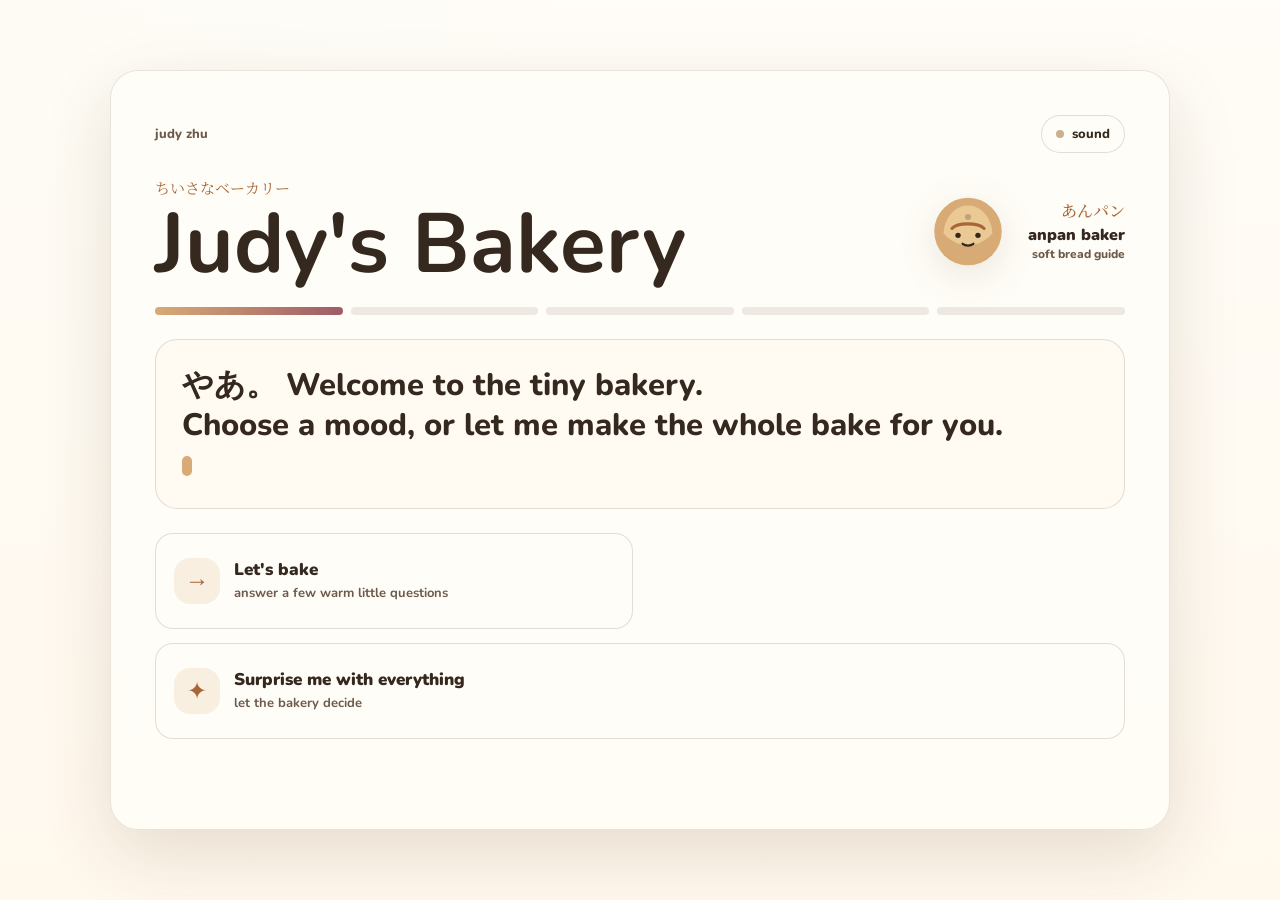
==== bakery.html @ 8919b8e3 "Add bakery recipe picker" ====
<!doctype html>
<html lang="en">
<head>
  <meta charset="utf-8" />
  <meta name="viewport" content="width=device-width, initial-scale=1, viewport-fit=cover" />
  <title>Judy's Bakery | ちいさなベーカリー</title>
  <meta name="description" content="A tiny English and Japanese bakery recipe picker with warm bread ideas." />
  <link rel="preconnect" href="https://fonts.googleapis.com" />
  <link rel="preconnect" href="https://fonts.gstatic.com" crossorigin />
  <link href="https://fonts.googleapis.com/css2?family=Noto+Serif+JP:wght@400;500;600&family=Nunito:wght@500;600;700;800&display=swap" rel="stylesheet" />
  <link rel="stylesheet" href="bakery.css" />
</head>
<body>
  <main class="bakery-shell">
    <section class="bakery-card" aria-labelledby="bakery-title">
      <header class="bakery-top">
        <a class="home-link" href="./index.html">judy zhu</a>
        <button id="sound-btn" class="sound-btn" type="button" aria-pressed="false">
          <span class="sound-dot"></span>
          sound
        </button>
      </header>

      <div class="bakery-stage">
        <div class="brand-lockup">
          <p class="eyebrow">ちいさなベーカリー</p>
          <h1 id="bakery-title">Judy's Bakery</h1>
        </div>

        <aside class="speaker" aria-live="polite">
          <div id="speaker-portrait" class="speaker-portrait" aria-hidden="true"></div>
          <div>
            <p id="speaker-name" class="speaker-name"></p>
            <p id="speaker-tag" class="speaker-tag"></p>
          </div>
        </aside>
      </div>

      <div class="progress" aria-label="recipe progress">
        <span class="dot active"></span>
        <span class="dot"></span>
        <span class="dot"></span>
        <span class="dot"></span>
        <span class="dot"></span>
      </div>

      <section class="dialog" aria-live="polite">
        <p id="dialog-text"></p>
        <span id="dialog-cursor" class="dialog-cursor"></span>
      </section>

      <section id="choices" class="choices" aria-label="bakery choices"></section>
    </section>
  </main>

  <script src="bakery.js" defer></script>
</body>
</html>
---- bakery.css ----
:root {
  --cream: #fff8ed;
  --milk: #fffdf8;
  --flour: #f3e5cf;
  --toast: #d8aa75;
  --caramel: #a86637;
  --berry: #9e5c67;
  --matcha: #748a61;
  --ink: #35281f;
  --soft-ink: #6d5a49;
  --line: rgba(80, 55, 34, 0.16);
  --shadow: 0 24px 70px rgba(88, 55, 26, 0.14);
  --round: 22px;
  --font-ui: "Nunito", -apple-system, BlinkMacSystemFont, "Segoe UI", sans-serif;
  --font-jp: "Noto Serif JP", serif;
}

* { box-sizing: border-box; }

body {
  margin: 0;
  min-height: 100vh;
  background:
    linear-gradient(180deg, rgba(255, 253, 248, 0.95), rgba(255, 248, 237, 0.92)),
    radial-gradient(circle at top left, rgba(216, 170, 117, 0.28), transparent 36%),
    #fff8ed;
  color: var(--ink);
  font-family: var(--font-ui);
  letter-spacing: 0;
}

button, input { font: inherit; }

.bakery-shell {
  min-height: 100vh;
  padding: 28px;
  display: grid;
  place-items: center;
}

.bakery-card {
  width: min(1060px, 100%);
  min-height: min(760px, calc(100vh - 56px));
  display: grid;
  grid-template-rows: auto auto auto auto 1fr;
  gap: 24px;
  padding: clamp(22px, 4vw, 44px);
  background: rgba(255, 253, 248, 0.88);
  border: 1px solid rgba(80, 55, 34, 0.13);
  border-radius: 28px;
  box-shadow: var(--shadow);
  backdrop-filter: blur(18px);
}

.bakery-top,
.bakery-stage,
.speaker,
.progress,
.choice-btn,
.utility-row,
.recipe-meta {
  display: flex;
  align-items: center;
}

.bakery-top { justify-content: space-between; }

.home-link {
  color: var(--soft-ink);
  text-decoration: none;
  font-weight: 800;
  font-size: 13px;
}

.sound-btn,
.pill-btn,
.choice-btn {
  border: 1px solid var(--line);
  background: var(--milk);
  color: var(--ink);
  cursor: pointer;
}

.sound-btn {
  min-height: 38px;
  padding: 0 14px;
  border-radius: 999px;
  display: inline-flex;
  align-items: center;
  gap: 8px;
  font-size: 13px;
  font-weight: 800;
}

.sound-dot {
  width: 8px;
  height: 8px;
  border-radius: 50%;
  background: #c9b08e;
}

.sound-btn.playing .sound-dot {
  background: var(--matcha);
  box-shadow: 0 0 0 6px rgba(116, 138, 97, 0.18);
}

.bakery-stage {
  justify-content: space-between;
  gap: 28px;
}

.eyebrow {
  margin: 0 0 8px;
  font-family: var(--font-jp);
  font-size: 15px;
  color: var(--caramel);
}

h1 {
  margin: 0;
  font-size: clamp(42px, 8vw, 84px);
  line-height: 0.92;
  letter-spacing: 0;
}

.speaker {
  gap: 14px;
  min-width: 230px;
  justify-content: flex-end;
}

.speaker-portrait {
  width: 92px;
  aspect-ratio: 1;
}

.speaker-portrait svg {
  width: 100%;
  height: 100%;
  display: block;
  filter: drop-shadow(0 10px 18px rgba(80, 55, 34, 0.12));
}

.speaker-name,
.speaker-tag {
  margin: 0;
  text-align: right;
}

.speaker-name {
  font-size: 16px;
  font-weight: 900;
}

.speaker-name .jp {
  display: block;
  margin-bottom: 2px;
  font-family: var(--font-jp);
  font-weight: 500;
  color: var(--caramel);
}

.speaker-tag {
  color: var(--soft-ink);
  font-size: 12px;
  font-weight: 800;
}

.progress {
  gap: 8px;
}

.dot {
  width: 100%;
  height: 8px;
  border-radius: 999px;
  background: rgba(80, 55, 34, 0.1);
}

.dot.done,
.dot.active {
  background: linear-gradient(90deg, var(--toast), var(--berry));
}

.dialog {
  min-height: 122px;
  padding: 26px;
  border-radius: var(--round);
  background: #fffaf2;
  border: 1px solid var(--line);
}

#dialog-text {
  margin: 0;
  white-space: pre-line;
  color: var(--ink);
  font-size: clamp(20px, 3vw, 31px);
  line-height: 1.28;
  font-weight: 800;
}

.dialog-cursor {
  display: none;
  width: 10px;
  height: 20px;
  margin-top: 10px;
  border-radius: 999px;
  background: var(--toast);
  animation: blink 1s steps(2, end) infinite;
}

.dialog-cursor.visible { display: inline-block; }

@keyframes blink { 50% { opacity: 0; } }

.choices {
  display: grid;
  grid-template-columns: repeat(2, minmax(0, 1fr));
  gap: 14px;
  align-content: start;
}

.choice-btn {
  min-height: 96px;
  padding: 18px;
  border-radius: 18px;
  gap: 14px;
  text-align: left;
  transition: transform 160ms ease, border-color 160ms ease, background 160ms ease;
}

.choice-btn:hover,
.choice-btn:focus-visible,
.pill-btn:hover,
.pill-btn:focus-visible {
  transform: translateY(-2px);
  border-color: rgba(168, 102, 55, 0.42);
  background: #fff4e3;
  outline: none;
}

.choice-btn.selected {
  background: #f5dfc3;
  border-color: rgba(168, 102, 55, 0.55);
}

.choice-icon {
  width: 46px;
  height: 46px;
  display: grid;
  place-items: center;
  border-radius: 16px;
  background: rgba(216, 170, 117, 0.18);
  color: var(--caramel);
  font-size: 24px;
  flex: 0 0 auto;
}

.choice-label {
  display: block;
  font-size: 17px;
  font-weight: 900;
}

.choice-hint {
  display: block;
  margin-top: 4px;
  color: var(--soft-ink);
  font-size: 13px;
  line-height: 1.35;
  font-weight: 700;
}

.full-row,
.slider-wrap,
.utility-row,
.recipe {
  grid-column: 1 / -1;
}

.slider-wrap {
  padding: 22px;
  border-radius: 20px;
  background: #fffaf2;
  border: 1px solid var(--line);
}

.slider-labels,
.slider-readout {
  display: flex;
  align-items: baseline;
  justify-content: space-between;
  gap: 16px;
  color: var(--soft-ink);
  font-size: 13px;
  font-weight: 900;
}

.slider-labels .jp {
  display: block;
  font-family: var(--font-jp);
  font-weight: 500;
}

.texture-slider {
  width: 100%;
  margin: 24px 0;
  accent-color: var(--caramel);
}

.slider-readout .big {
  color: var(--ink);
  font-size: 24px;
  font-weight: 900;
}

.utility-row {
  justify-content: space-between;
  flex-wrap: wrap;
  gap: 12px;
}

.pill-btn {
  min-height: 44px;
  padding: 0 18px;
  border-radius: 999px;
  font-weight: 900;
}

.pill-btn.primary {
  background: var(--ink);
  color: var(--cream);
  border-color: var(--ink);
}

.pill-btn:disabled {
  opacity: 0.48;
  cursor: not-allowed;
  transform: none;
}

.recipe {
  padding: clamp(22px, 4vw, 34px);
  border-radius: 24px;
  background: #fffaf2;
  border: 1px solid rgba(168, 102, 55, 0.22);
}

.recipe-stamp,
.recipe-jp,
.tag {
  font-family: var(--font-jp);
}

.recipe-stamp {
  margin-bottom: 10px;
  color: var(--caramel);
  font-size: 13px;
  font-weight: 600;
}

.recipe h2 {
  margin: 0 0 6px;
  font-size: clamp(30px, 5vw, 52px);
  line-height: 1;
}

.recipe-jp {
  margin: 0 0 18px;
  color: var(--caramel);
  font-size: 20px;
}

.recipe-desc,
.recipe-note {
  color: var(--soft-ink);
  font-size: 16px;
  line-height: 1.6;
}

.recipe-grid {
  display: grid;
  grid-template-columns: repeat(2, minmax(0, 1fr));
  gap: 22px;
  margin-top: 22px;
}

.recipe h3 {
  margin: 0 0 10px;
  font-size: 15px;
}

.recipe ul,
.recipe ol {
  margin: 0;
  padding-left: 20px;
  color: var(--soft-ink);
  line-height: 1.65;
}

.recipe-meta {
  flex-wrap: wrap;
  gap: 8px;
  margin-top: 24px;
}

.tag {
  padding: 5px 10px;
  border-radius: 999px;
  background: rgba(216, 170, 117, 0.17);
  color: var(--soft-ink);
  font-size: 12px;
}

@media (max-width: 760px) {
  .bakery-shell { padding: 14px; }
  .bakery-card { min-height: calc(100vh - 28px); border-radius: 22px; }
  .bakery-stage { align-items: flex-start; }
  .speaker { min-width: 0; flex-direction: column; align-items: flex-end; }
  .speaker-portrait { width: 72px; }
  .choices,
  .recipe-grid { grid-template-columns: 1fr; }
  .dialog { min-height: 152px; }
}
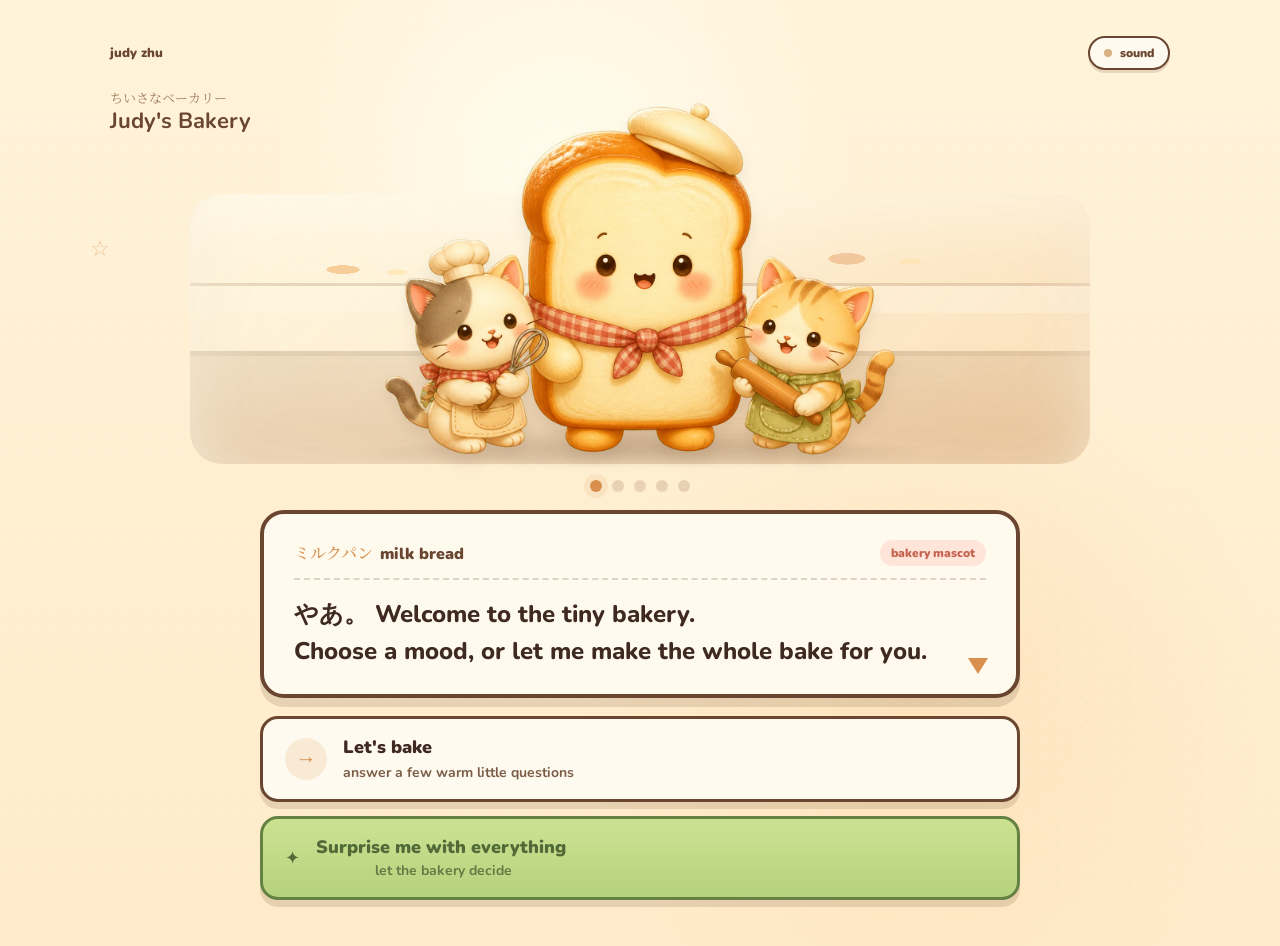
==== commit 991ff082: "Refine bakery generator visuals" ====
--- a/bakery.html
+++ b/bakery.html
@@ -27,13 +27,11 @@
           <h1 id="bakery-title">Judy's Bakery</h1>
         </div>
 
-        <aside class="speaker" aria-live="polite">
-          <div id="speaker-portrait" class="speaker-portrait" aria-hidden="true"></div>
-          <div>
-            <p id="speaker-name" class="speaker-name"></p>
-            <p id="speaker-tag" class="speaker-tag"></p>
+        <div class="scene-characters" aria-hidden="true">
+          <div class="speaker-portrait">
+            <img class="mascot-sprite" src="./assets/bakery-mascot.png" alt="" decoding="async" />
           </div>
-        </aside>
+        </div>
       </div>
 
       <div class="progress" aria-label="recipe progress">
@@ -45,6 +43,12 @@
       </div>
 
       <section class="dialog" aria-live="polite">
+        <div class="dialog-head">
+          <div>
+            <p id="speaker-name" class="speaker-name"></p>
+          </div>
+          <p id="speaker-tag" class="speaker-tag"></p>
+        </div>
         <p id="dialog-text"></p>
         <span id="dialog-cursor" class="dialog-cursor"></span>
       </section>
@@ -53,6 +57,6 @@
     </section>
   </main>
 
-  <script src="bakery.js" defer></script>
+  <script src="bakery.js?v=7" defer></script>
 </body>
 </html>
--- a/bakery.css
+++ b/bakery.css
@@ -1,16 +1,16 @@
 :root {
-  --cream: #fff8ed;
-  --milk: #fffdf8;
-  --flour: #f3e5cf;
-  --toast: #d8aa75;
-  --caramel: #a86637;
-  --berry: #9e5c67;
-  --matcha: #748a61;
-  --ink: #35281f;
-  --soft-ink: #6d5a49;
-  --line: rgba(80, 55, 34, 0.16);
-  --shadow: 0 24px 70px rgba(88, 55, 26, 0.14);
-  --round: 22px;
+  --cream: #fff0d4;
+  --cream-soft: #fff7e8;
+  --paper: #fffaf0;
+  --peach: #f7c792;
+  --toast: #d9904e;
+  --toast-dark: #7b4e31;
+  --brown: #6a4630;
+  --ink: #3f2a22;
+  --soft-ink: #7b5d48;
+  --green: #b8d47f;
+  --green-dark: #648243;
+  --line: rgba(109, 74, 47, 0.24);
   --font-ui: "Nunito", -apple-system, BlinkMacSystemFont, "Segoe UI", sans-serif;
   --font-jp: "Noto Serif JP", serif;
 }
@@ -21,212 +21,349 @@
   margin: 0;
   min-height: 100vh;
   background:
-    linear-gradient(180deg, rgba(255, 253, 248, 0.95), rgba(255, 248, 237, 0.92)),
-    radial-gradient(circle at top left, rgba(216, 170, 117, 0.28), transparent 36%),
-    #fff8ed;
+    radial-gradient(circle at 44% 18%, rgba(255, 255, 242, 0.86), transparent 28%),
+    radial-gradient(circle at 72% 74%, rgba(247, 192, 130, 0.22), transparent 30%),
+    linear-gradient(180deg, #fff3da 0%, #ffebc9 100%);
   color: var(--ink);
   font-family: var(--font-ui);
   letter-spacing: 0;
 }
 
+body::before {
+  content: "";
+  position: fixed;
+  inset: 0;
+  pointer-events: none;
+  background-image:
+    radial-gradient(rgba(142, 91, 50, 0.12) 0.7px, transparent 0.7px),
+    radial-gradient(rgba(255, 255, 255, 0.45) 0.8px, transparent 0.8px);
+  background-position: 0 0, 10px 10px;
+  background-size: 18px 18px;
+  opacity: 0.58;
+}
+
+body::after {
+  content: "☆";
+  position: fixed;
+  left: 7vw;
+  top: 26vh;
+  color: rgba(213, 143, 77, 0.44);
+  font-size: 22px;
+  pointer-events: none;
+}
+
 button, input { font: inherit; }
 
 .bakery-shell {
   min-height: 100vh;
-  padding: 28px;
+  padding: clamp(18px, 4vh, 42px) 24px 46px;
+}
+
+.bakery-card {
+  position: relative;
+  width: min(1060px, 100%);
+  min-height: calc(100vh - 88px);
+  margin: 0 auto;
   display: grid;
-  place-items: center;
-}
-
-.bakery-card {
-  width: min(1060px, 100%);
-  min-height: min(760px, calc(100vh - 56px));
-  display: grid;
-  grid-template-rows: auto auto auto auto 1fr;
-  gap: 24px;
-  padding: clamp(22px, 4vw, 44px);
-  background: rgba(255, 253, 248, 0.88);
-  border: 1px solid rgba(80, 55, 34, 0.13);
-  border-radius: 28px;
-  box-shadow: var(--shadow);
-  backdrop-filter: blur(18px);
+  grid-template-rows: auto minmax(315px, 42vh) auto auto auto;
+  gap: 18px;
 }
 
 .bakery-top,
 .bakery-stage,
-.speaker,
+.scene-characters,
 .progress,
 .choice-btn,
 .utility-row,
-.recipe-meta {
+.recipe-meta,
+.dialog-head {
   display: flex;
   align-items: center;
 }
 
-.bakery-top { justify-content: space-between; }
+.bakery-top {
+  justify-content: space-between;
+  min-height: 34px;
+}
 
 .home-link {
-  color: var(--soft-ink);
+  color: var(--brown);
   text-decoration: none;
-  font-weight: 800;
   font-size: 13px;
+  font-weight: 900;
 }
 
 .sound-btn,
 .pill-btn,
 .choice-btn {
-  border: 1px solid var(--line);
-  background: var(--milk);
+  border: 3px solid var(--brown);
+  background: var(--paper);
   color: var(--ink);
   cursor: pointer;
 }
 
 .sound-btn {
-  min-height: 38px;
+  min-height: 34px;
   padding: 0 14px;
+  border-width: 2px;
   border-radius: 999px;
   display: inline-flex;
   align-items: center;
   gap: 8px;
-  font-size: 13px;
-  font-weight: 800;
+  color: var(--brown);
+  font-size: 12px;
+  font-weight: 900;
+  box-shadow: 0 3px 0 rgba(106, 70, 48, 0.16);
 }
 
 .sound-dot {
   width: 8px;
   height: 8px;
   border-radius: 50%;
-  background: #c9b08e;
+  background: #d8b282;
 }
 
 .sound-btn.playing .sound-dot {
-  background: var(--matcha);
-  box-shadow: 0 0 0 6px rgba(116, 138, 97, 0.18);
+  background: var(--green-dark);
+  box-shadow: 0 0 0 6px rgba(100, 130, 67, 0.16);
 }
 
 .bakery-stage {
-  justify-content: space-between;
-  gap: 28px;
+  position: relative;
+  justify-content: center;
+  align-items: flex-end;
+  padding: 4px 18px 0;
+}
+
+.bakery-stage::before {
+  content: "";
+  position: absolute;
+  left: 50%;
+  bottom: 2px;
+  z-index: 0;
+  width: min(900px, 100%);
+  height: min(270px, calc(100% - 6px));
+  border-radius: 32px;
+  background:
+    radial-gradient(ellipse at 17% 28%, rgba(239, 163, 83, 0.58) 0 16px, transparent 17px),
+    radial-gradient(ellipse at 23% 29%, rgba(255, 225, 168, 0.74) 0 10px, transparent 11px),
+    radial-gradient(ellipse at 73% 24%, rgba(222, 133, 65, 0.44) 0 18px, transparent 19px),
+    radial-gradient(ellipse at 80% 25%, rgba(255, 222, 166, 0.7) 0 11px, transparent 12px),
+    radial-gradient(ellipse at 55% 17%, rgba(255, 248, 226, 0.88) 0 42px, transparent 46px),
+    linear-gradient(180deg, transparent 0 33%, rgba(121, 78, 45, 0.2) 33% 34%, rgba(255, 249, 233, 0.36) 34% 44%, transparent 44%),
+    linear-gradient(180deg, transparent 0 58%, rgba(119, 80, 49, 0.24) 58% 60%, rgba(156, 104, 61, 0.18) 60% 100%),
+    linear-gradient(135deg, rgba(255, 249, 229, 0.78), rgba(246, 199, 143, 0.42));
+  box-shadow:
+    inset 0 22px 70px rgba(255, 255, 245, 0.58),
+    inset 0 -50px 75px rgba(180, 110, 55, 0.16);
+  opacity: 0.86;
+  pointer-events: none;
+  transform: translateX(-50%);
+}
+
+.brand-lockup {
+  position: absolute;
+  left: 0;
+  top: 0;
+  z-index: 2;
 }
 
 .eyebrow {
-  margin: 0 0 8px;
+  margin: 0 0 3px;
+  color: rgba(123, 78, 49, 0.72);
   font-family: var(--font-jp);
-  font-size: 15px;
-  color: var(--caramel);
+  font-size: 13px;
 }
 
 h1 {
   margin: 0;
-  font-size: clamp(42px, 8vw, 84px);
-  line-height: 0.92;
+  color: var(--brown);
+  font-size: 22px;
+  line-height: 1;
   letter-spacing: 0;
 }
 
-.speaker {
-  gap: 14px;
-  min-width: 230px;
-  justify-content: flex-end;
-}
-
-.speaker-portrait {
-  width: 92px;
-  aspect-ratio: 1;
-}
-
-.speaker-portrait svg {
+.scene-characters {
+  position: relative;
+  z-index: 1;
+  justify-content: center;
+  align-items: flex-end;
+  gap: clamp(8px, 2.4vw, 28px);
   width: 100%;
   height: 100%;
+}
+
+.scene-characters::after {
+  content: "";
+  position: absolute;
+  left: 50%;
+  bottom: 3%;
+  z-index: 0;
+  width: min(390px, 52vw);
+  height: 30px;
+  border-radius: 50%;
+  background:
+    radial-gradient(ellipse at 58% 50%, rgba(86, 55, 33, 0.13), rgba(86, 55, 33, 0.06) 46%, transparent 74%);
+  filter: blur(3px);
+  transform: translateX(-50%);
+}
+
+.speaker-portrait {
+  position: relative;
+  z-index: 2;
+}
+
+.speaker-portrait::before {
+  content: "";
+  position: absolute;
+  left: 50%;
+  bottom: 0;
+  z-index: -1;
+  border-radius: 50%;
+  background: radial-gradient(ellipse at center, rgba(72, 45, 27, 0.17), rgba(72, 45, 27, 0.06) 58%, transparent 74%);
+  filter: blur(3px);
+  transform: translateX(-50%);
+}
+
+.speaker-portrait::before {
+  width: min(84%, 560px);
+  height: 28px;
+}
+
+.speaker-portrait {
+  width: min(680px, 88vw);
+  height: min(100%, 392px);
+  display: flex;
+  align-items: flex-end;
+  justify-content: center;
+}
+
+.mascot-sprite {
+  position: relative;
+  z-index: 1;
+  width: auto;
+  max-width: 100%;
+  max-height: 100%;
   display: block;
-  filter: drop-shadow(0 10px 18px rgba(80, 55, 34, 0.12));
+  filter: drop-shadow(0 9px 7px rgba(111, 76, 43, 0.11));
+}
+
+.progress {
+  justify-content: center;
+  gap: 10px;
+  margin-top: -4px;
+}
+
+.dot {
+  width: 12px;
+  height: 12px;
+  border-radius: 50%;
+  background: rgba(139, 96, 58, 0.2);
+}
+
+.dot.done,
+.dot.active {
+  background: var(--toast);
+  box-shadow: 0 0 0 6px rgba(217, 144, 78, 0.13);
+}
+
+.dialog {
+  position: relative;
+  width: min(760px, 100%);
+  min-height: 142px;
+  margin: 0 auto;
+  padding: 26px 30px 24px;
+  border: 4px solid var(--brown);
+  border-radius: 24px;
+  background: rgba(255, 250, 240, 0.96);
+  box-shadow: 0 9px 0 rgba(106, 70, 48, 0.16);
+}
+
+.dialog-head {
+  position: relative;
+  z-index: 1;
+  justify-content: space-between;
+  gap: 18px;
+  margin-bottom: 16px;
+  padding-bottom: 12px;
+  border-bottom: 2px dashed rgba(106, 70, 48, 0.22);
 }
 
 .speaker-name,
 .speaker-tag {
   margin: 0;
-  text-align: right;
 }
 
 .speaker-name {
+  color: var(--brown);
   font-size: 16px;
   font-weight: 900;
 }
 
 .speaker-name .jp {
-  display: block;
-  margin-bottom: 2px;
+  margin-right: 7px;
+  color: var(--toast);
   font-family: var(--font-jp);
   font-weight: 500;
-  color: var(--caramel);
 }
 
 .speaker-tag {
-  color: var(--soft-ink);
+  padding: 5px 11px;
+  border-radius: 999px;
+  background: #ffe4d9;
+  color: #c66452;
   font-size: 12px;
-  font-weight: 800;
-}
-
-.progress {
-  gap: 8px;
-}
-
-.dot {
-  width: 100%;
-  height: 8px;
-  border-radius: 999px;
-  background: rgba(80, 55, 34, 0.1);
-}
-
-.dot.done,
-.dot.active {
-  background: linear-gradient(90deg, var(--toast), var(--berry));
-}
-
-.dialog {
-  min-height: 122px;
-  padding: 26px;
-  border-radius: var(--round);
-  background: #fffaf2;
-  border: 1px solid var(--line);
+  font-weight: 900;
 }
 
 #dialog-text {
+  position: relative;
+  z-index: 1;
   margin: 0;
   white-space: pre-line;
   color: var(--ink);
-  font-size: clamp(20px, 3vw, 31px);
-  line-height: 1.28;
+  font-size: clamp(18px, 2vw, 24px);
+  line-height: 1.55;
   font-weight: 800;
 }
 
 .dialog-cursor {
+  position: absolute;
+  right: 28px;
+  bottom: 20px;
   display: none;
-  width: 10px;
-  height: 20px;
-  margin-top: 10px;
-  border-radius: 999px;
-  background: var(--toast);
-  animation: blink 1s steps(2, end) infinite;
-}
-
-.dialog-cursor.visible { display: inline-block; }
-
-@keyframes blink { 50% { opacity: 0; } }
+  width: 0;
+  height: 0;
+  border-left: 10px solid transparent;
+  border-right: 10px solid transparent;
+  border-top: 16px solid var(--toast);
+  animation: bob 1s ease-in-out infinite;
+}
+
+.dialog-cursor.visible { display: block; }
+
+@keyframes bob {
+  0%, 100% { transform: translateY(0); }
+  50% { transform: translateY(4px); }
+}
 
 .choices {
+  width: min(760px, 100%);
+  margin: 0 auto;
   display: grid;
-  grid-template-columns: repeat(2, minmax(0, 1fr));
+  grid-template-columns: 1fr;
   gap: 14px;
   align-content: start;
 }
 
 .choice-btn {
-  min-height: 96px;
-  padding: 18px;
+  min-height: 78px;
+  padding: 16px 22px;
   border-radius: 18px;
-  gap: 14px;
+  gap: 16px;
   text-align: left;
-  transition: transform 160ms ease, border-color 160ms ease, background 160ms ease;
+  box-shadow: 0 7px 0 rgba(106, 70, 48, 0.16);
+  transition: transform 140ms ease, background 140ms ease, box-shadow 140ms ease;
 }
 
 .choice-btn:hover,
@@ -234,41 +371,72 @@
 .pill-btn:hover,
 .pill-btn:focus-visible {
   transform: translateY(-2px);
-  border-color: rgba(168, 102, 55, 0.42);
-  background: #fff4e3;
+  background: #fff5df;
   outline: none;
 }
 
+.choice-btn:active,
+.pill-btn:active {
+  transform: translateY(2px);
+  box-shadow: 0 3px 0 rgba(106, 70, 48, 0.18);
+}
+
 .choice-btn.selected {
-  background: #f5dfc3;
-  border-color: rgba(168, 102, 55, 0.55);
+  background: #f5d8b6;
+}
+
+.choice-btn[data-icon="dice"] {
+  background: linear-gradient(180deg, #cce293, #b5d27c);
+  border-color: var(--green-dark);
+  color: #526a38;
+  text-align: center;
+}
+
+.choice-btn[data-icon="dice"]:hover,
+.choice-btn[data-icon="dice"]:focus-visible {
+  background: linear-gradient(180deg, #d5eba0, #bdd987);
 }
 
 .choice-icon {
-  width: 46px;
-  height: 46px;
+  width: 42px;
+  height: 42px;
   display: grid;
   place-items: center;
-  border-radius: 16px;
-  background: rgba(216, 170, 117, 0.18);
-  color: var(--caramel);
-  font-size: 24px;
   flex: 0 0 auto;
+  border-radius: 50%;
+  background: #f9ead5;
+  color: var(--toast);
+  font-size: 21px;
+}
+
+.choice-btn[data-icon="dice"] .choice-icon {
+  width: auto;
+  height: auto;
+  background: transparent;
+  color: inherit;
+  font-size: 18px;
 }
 
 .choice-label {
   display: block;
-  font-size: 17px;
+  font-size: 18px;
   font-weight: 900;
 }
 
 .choice-hint {
   display: block;
-  margin-top: 4px;
+  margin-top: 5px;
   color: var(--soft-ink);
-  font-size: 13px;
+  font-size: 14px;
   line-height: 1.35;
   font-weight: 700;
+}
+
+.choice-btn[data-icon="dice"] .choice-hint {
+  display: inline;
+  margin-left: 4px;
+  color: inherit;
+  opacity: 0.84;
 }
 
 .full-row,
@@ -280,9 +448,10 @@
 
 .slider-wrap {
   padding: 22px;
-  border-radius: 20px;
-  background: #fffaf2;
-  border: 1px solid var(--line);
+  border: 3px solid var(--brown);
+  border-radius: 18px;
+  background: var(--paper);
+  box-shadow: 0 7px 0 rgba(106, 70, 48, 0.16);
 }
 
 .slider-labels,
@@ -304,13 +473,13 @@
 
 .texture-slider {
   width: 100%;
-  margin: 24px 0;
-  accent-color: var(--caramel);
+  margin: 22px 0;
+  accent-color: var(--toast);
 }
 
 .slider-readout .big {
   color: var(--ink);
-  font-size: 24px;
+  font-size: 21px;
   font-weight: 900;
 }
 
@@ -323,14 +492,14 @@
 .pill-btn {
   min-height: 44px;
   padding: 0 18px;
-  border-radius: 999px;
-  font-weight: 900;
+  border-radius: 16px;
+  font-weight: 900;
+  box-shadow: 0 5px 0 rgba(106, 70, 48, 0.16);
 }
 
 .pill-btn.primary {
-  background: var(--ink);
-  color: var(--cream);
-  border-color: var(--ink);
+  background: var(--brown);
+  color: var(--cream-soft);
 }
 
 .pill-btn:disabled {
@@ -341,9 +510,10 @@
 
 .recipe {
   padding: clamp(22px, 4vw, 34px);
+  border: 4px solid var(--brown);
   border-radius: 24px;
-  background: #fffaf2;
-  border: 1px solid rgba(168, 102, 55, 0.22);
+  background: rgba(255, 250, 240, 0.97);
+  box-shadow: 0 9px 0 rgba(106, 70, 48, 0.16);
 }
 
 .recipe-stamp,
@@ -354,34 +524,34 @@
 
 .recipe-stamp {
   margin-bottom: 10px;
-  color: var(--caramel);
+  color: var(--toast);
   font-size: 13px;
   font-weight: 600;
 }
 
 .recipe h2 {
   margin: 0 0 6px;
-  font-size: clamp(30px, 5vw, 52px);
-  line-height: 1;
+  font-size: clamp(28px, 4vw, 44px);
+  line-height: 1.05;
 }
 
 .recipe-jp {
   margin: 0 0 18px;
-  color: var(--caramel);
-  font-size: 20px;
+  color: var(--toast);
+  font-size: 18px;
 }
 
 .recipe-desc,
 .recipe-note {
   color: var(--soft-ink);
-  font-size: 16px;
-  line-height: 1.6;
+  font-size: 15px;
+  line-height: 1.62;
 }
 
 .recipe-grid {
   display: grid;
   grid-template-columns: repeat(2, minmax(0, 1fr));
-  gap: 22px;
+  gap: 18px;
   margin-top: 22px;
 }
 
@@ -395,7 +565,8 @@
   margin: 0;
   padding-left: 20px;
   color: var(--soft-ink);
-  line-height: 1.65;
+  font-size: 13px;
+  line-height: 1.6;
 }
 
 .recipe-meta {
@@ -407,18 +578,72 @@
 .tag {
   padding: 5px 10px;
   border-radius: 999px;
-  background: rgba(216, 170, 117, 0.17);
+  background: #f8dfc0;
   color: var(--soft-ink);
-  font-size: 12px;
+  font-size: 11px;
 }
 
 @media (max-width: 760px) {
-  .bakery-shell { padding: 14px; }
-  .bakery-card { min-height: calc(100vh - 28px); border-radius: 22px; }
-  .bakery-stage { align-items: flex-start; }
-  .speaker { min-width: 0; flex-direction: column; align-items: flex-end; }
-  .speaker-portrait { width: 72px; }
-  .choices,
+  .bakery-shell {
+    padding: 16px 12px 32px;
+  }
+
+  .bakery-card {
+    min-height: calc(100vh - 48px);
+    grid-template-rows: auto minmax(240px, 34vh) auto auto auto;
+    gap: 14px;
+  }
+
+  .brand-lockup {
+    left: 2px;
+  }
+
+  h1 { font-size: 18px; }
+  .eyebrow { font-size: 12px; }
+
+  .bakery-stage {
+    padding-top: 24px;
+  }
+
+  .bakery-stage::before {
+    bottom: 0;
+    width: 100%;
+    height: min(214px, calc(100% - 20px));
+    border-radius: 24px;
+    opacity: 0.72;
+  }
+
+  .scene-characters {
+    gap: 2px;
+    justify-content: center;
+  }
+
+  .speaker-portrait {
+    width: min(94vw, 420px);
+    height: min(100%, 292px);
+  }
+
+  .dialog {
+    min-height: 138px;
+    padding: 22px 22px 24px;
+  }
+
+  .dialog-head {
+    gap: 10px;
+    margin-bottom: 14px;
+  }
+
+  .speaker-name { font-size: 14px; }
+  .speaker-tag { font-size: 11px; }
+  #dialog-text { font-size: 17px; }
+
+  .choice-btn {
+    min-height: 72px;
+    padding: 14px 16px;
+    border-width: 3px;
+  }
+
+  .choice-label { font-size: 16px; }
+  .choice-hint { font-size: 13px; }
   .recipe-grid { grid-template-columns: 1fr; }
-  .dialog { min-height: 152px; }
-}
+}
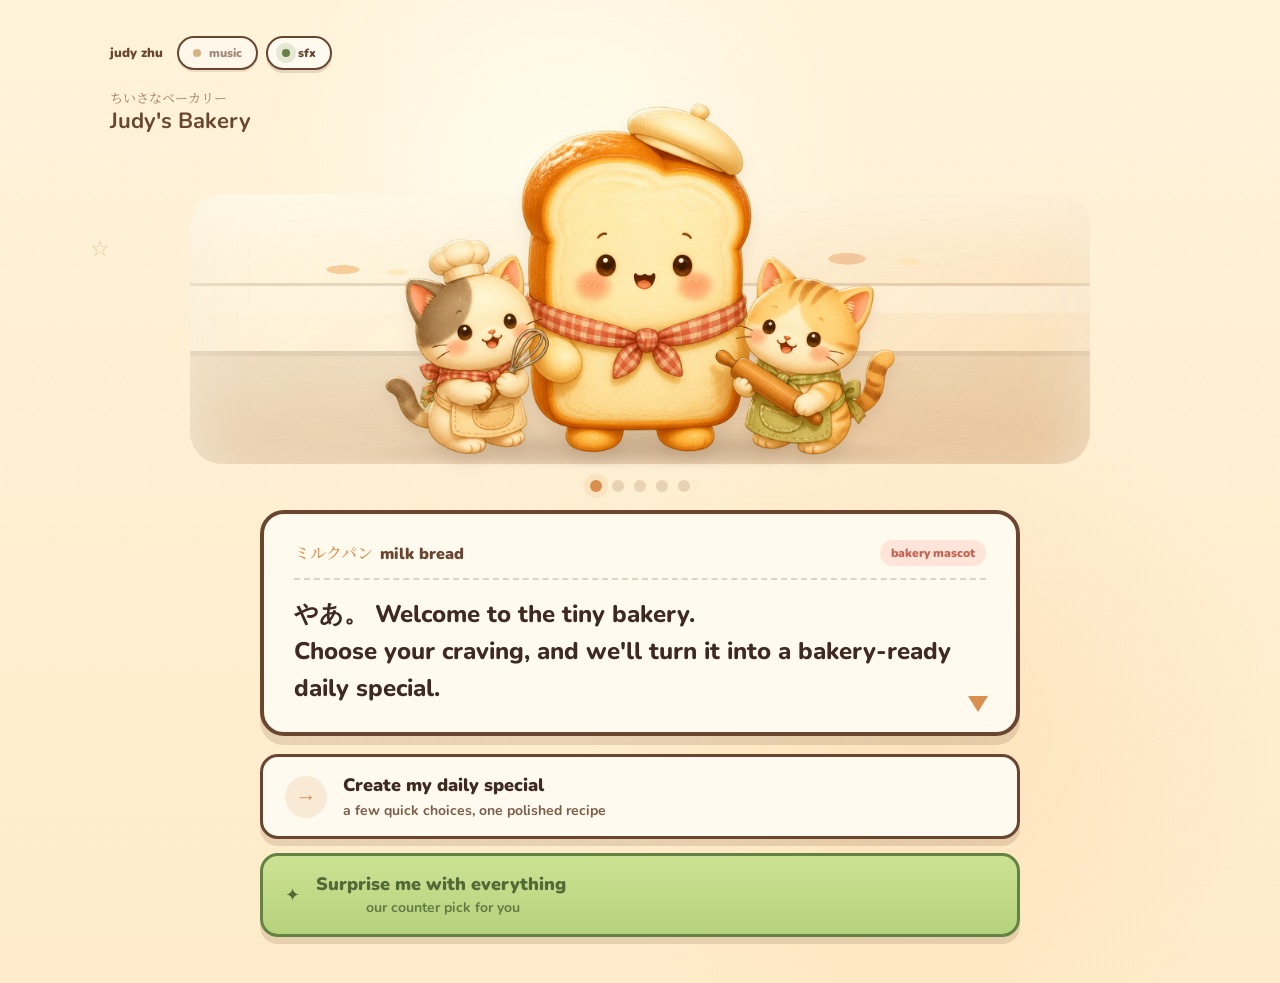
==== commit 013a2401: "Split bakery audio controls" ====
--- a/bakery.html
+++ b/bakery.html
@@ -14,11 +14,19 @@
   <main class="bakery-shell">
     <section class="bakery-card" aria-labelledby="bakery-title">
       <header class="bakery-top">
-        <a class="home-link" href="./index.html">judy zhu</a>
-        <button id="sound-btn" class="sound-btn" type="button" aria-pressed="false">
-          <span class="sound-dot"></span>
-          sound
-        </button>
+        <div class="top-left">
+          <a class="home-link" href="./index.html">judy zhu</a>
+          <div class="audio-toggles" aria-label="audio controls">
+            <button id="music-btn" class="sound-btn" type="button" aria-pressed="false">
+              <span class="sound-dot"></span>
+              music
+            </button>
+            <button id="sfx-btn" class="sound-btn playing" type="button" aria-pressed="true">
+              <span class="sound-dot"></span>
+              sfx
+            </button>
+          </div>
+        </div>
       </header>
 
       <div class="bakery-stage">
@@ -57,6 +65,6 @@
     </section>
   </main>
 
-  <script src="bakery.js?v=7" defer></script>
+  <script src="bakery.js?v=8" defer></script>
 </body>
 </html>
--- a/bakery.css
+++ b/bakery.css
@@ -82,8 +82,23 @@
 }
 
 .bakery-top {
-  justify-content: space-between;
+  justify-content: flex-start;
   min-height: 34px;
+}
+
+.top-left,
+.audio-toggles {
+  display: inline-flex;
+  align-items: center;
+}
+
+.top-left {
+  gap: 14px;
+  flex-wrap: wrap;
+}
+
+.audio-toggles {
+  gap: 8px;
 }
 
 .home-link {
@@ -126,6 +141,12 @@
 .sound-btn.playing .sound-dot {
   background: var(--green-dark);
   box-shadow: 0 0 0 6px rgba(100, 130, 67, 0.16);
+}
+
+.sound-btn[aria-pressed="false"] {
+  color: rgba(106, 70, 48, 0.62);
+  background: rgba(255, 250, 240, 0.76);
+  box-shadow: 0 2px 0 rgba(106, 70, 48, 0.12);
 }
 
 .bakery-stage {
@@ -598,6 +619,19 @@
     left: 2px;
   }
 
+  .top-left {
+    gap: 10px;
+  }
+
+  .audio-toggles {
+    gap: 6px;
+  }
+
+  .sound-btn {
+    min-height: 32px;
+    padding: 0 11px;
+  }
+
   h1 { font-size: 18px; }
   .eyebrow { font-size: 12px; }
 
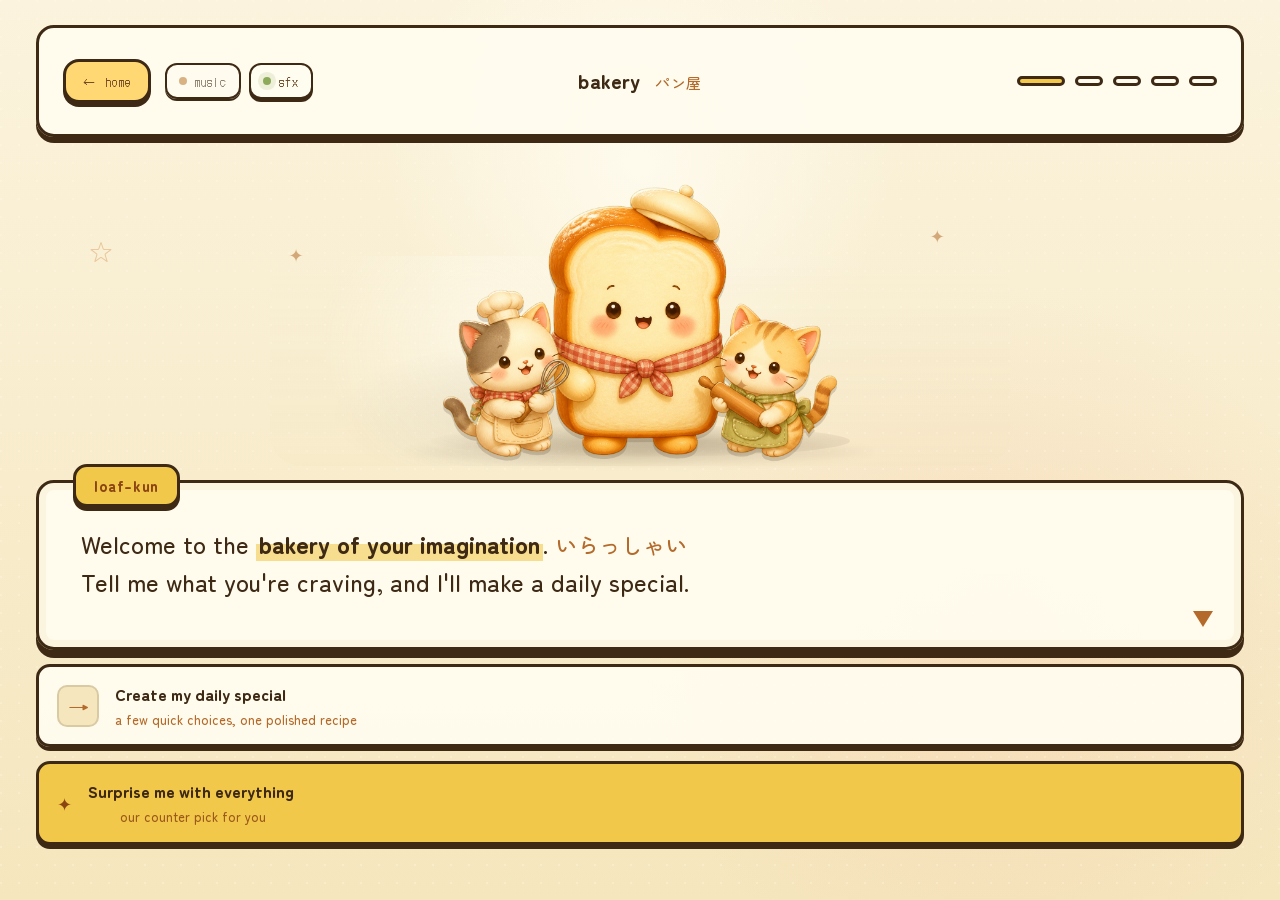
==== commit 9ddf3918: "Merge pull request #4 from Starswheat/codex/bakery Codex/bakery" ====
--- a/bakery.html
+++ b/bakery.html
@@ -7,15 +7,15 @@
   <meta name="description" content="A tiny English and Japanese bakery recipe picker with warm bread ideas." />
   <link rel="preconnect" href="https://fonts.googleapis.com" />
   <link rel="preconnect" href="https://fonts.gstatic.com" crossorigin />
-  <link href="https://fonts.googleapis.com/css2?family=Noto+Serif+JP:wght@400;500;600&family=Nunito:wght@500;600;700;800&display=swap" rel="stylesheet" />
+  <link href="https://fonts.googleapis.com/css2?family=DotGothic16&family=M+PLUS+Rounded+1c:wght@400;500;700;800&family=Zen+Maru+Gothic:wght@400;500;700;800;900&display=swap" rel="stylesheet" />
   <link rel="stylesheet" href="bakery.css" />
 </head>
 <body>
   <main class="bakery-shell">
     <section class="bakery-card" aria-labelledby="bakery-title">
       <header class="bakery-top">
-        <div class="top-left">
-          <a class="home-link" href="./index.html">judy zhu</a>
+        <div class="gamebar-left">
+          <a class="home-link" href="./index.html">home</a>
           <div class="audio-toggles" aria-label="audio controls">
             <button id="music-btn" class="sound-btn" type="button" aria-pressed="false">
               <span class="sound-dot"></span>
@@ -27,27 +27,27 @@
             </button>
           </div>
         </div>
+        <h1 id="bakery-title" class="gamebar-title">
+          bakery <span>パン屋</span>
+        </h1>
+        <div class="progress" aria-label="recipe progress">
+          <span class="dot progress-chip active"></span>
+          <span class="dot progress-chip"></span>
+          <span class="dot progress-chip"></span>
+          <span class="dot progress-chip"></span>
+          <span class="dot progress-chip"></span>
+        </div>
       </header>
 
       <div class="bakery-stage">
-        <div class="brand-lockup">
-          <p class="eyebrow">ちいさなベーカリー</p>
-          <h1 id="bakery-title">Judy's Bakery</h1>
-        </div>
-
         <div class="scene-characters" aria-hidden="true">
+          <span class="scene-sparkle sparkle-1">✦</span>
+          <span class="scene-sparkle sparkle-2">✦</span>
+          <span class="scene-sparkle sparkle-3">✦</span>
           <div class="speaker-portrait">
             <img class="mascot-sprite" src="./assets/bakery-mascot.png" alt="" decoding="async" />
           </div>
         </div>
-      </div>
-
-      <div class="progress" aria-label="recipe progress">
-        <span class="dot active"></span>
-        <span class="dot"></span>
-        <span class="dot"></span>
-        <span class="dot"></span>
-        <span class="dot"></span>
       </div>
 
       <section class="dialog" aria-live="polite">
@@ -65,6 +65,6 @@
     </section>
   </main>
 
-  <script src="bakery.js?v=8" defer></script>
+  <script src="bakery.js?v=9" defer></script>
 </body>
 </html>
--- a/bakery.css
+++ b/bakery.css
@@ -1,29 +1,49 @@
 :root {
-  --cream: #fff0d4;
-  --cream-soft: #fff7e8;
-  --paper: #fffaf0;
-  --peach: #f7c792;
-  --toast: #d9904e;
-  --toast-dark: #7b4e31;
-  --brown: #6a4630;
-  --ink: #3f2a22;
-  --soft-ink: #7b5d48;
-  --green: #b8d47f;
-  --green-dark: #648243;
-  --line: rgba(109, 74, 47, 0.24);
-  --font-ui: "Nunito", -apple-system, BlinkMacSystemFont, "Segoe UI", sans-serif;
-  --font-jp: "Noto Serif JP", serif;
+  --cream: #FBF3DD;
+  --cream-deep: #F5E6BD;
+  --butter: #F2C84B;
+  --butter-soft: #FFD773;
+  --crust: #B36A2A;
+  --crust-deep: #8B4513;
+  --crust-dark: #5C2E0A;
+  --peach: #F5A38D;
+  --peach-soft: #FBC9B6;
+  --strawberry: #E8627B;
+  --matcha: #8DAA5B;
+  --cat: #FFE8D6;
+  --cat-shadow: #E8C9A8;
+  --ink-warm: #3D2914;
+  --ink-soft: #6B4423;
+  --line-warm: rgba(61, 41, 20, 0.15);
+  --line-warmer: rgba(61, 41, 20, 0.08);
+  --paper: #FFFCF0;
+  --brown: var(--ink-warm);
+  --ink: var(--ink-warm);
+  --soft-ink: var(--ink-soft);
+  --toast: var(--crust);
+  --toast-dark: var(--crust-dark);
+  --green: var(--matcha);
+  --green-dark: #627941;
+  --line: var(--line-warm);
+  --ease-bounce: cubic-bezier(0.34, 1.56, 0.64, 1);
+  --ease-water: cubic-bezier(0.22, 0.61, 0.36, 1);
+  --ease-settle: cubic-bezier(0.16, 1, 0.3, 1);
+  --font-ui: "Zen Maru Gothic", "M PLUS Rounded 1c", system-ui, sans-serif;
+  --font-body: "M PLUS Rounded 1c", "Zen Maru Gothic", system-ui, sans-serif;
+  --font-jp: "Zen Maru Gothic", "M PLUS Rounded 1c", system-ui, sans-serif;
+  --font-pixel: "DotGothic16", "Zen Maru Gothic", monospace;
 }
 
 * { box-sizing: border-box; }
 
 body {
   margin: 0;
-  min-height: 100vh;
+  min-height: 100dvh;
+  overscroll-behavior: none;
   background:
-    radial-gradient(circle at 44% 18%, rgba(255, 255, 242, 0.86), transparent 28%),
-    radial-gradient(circle at 72% 74%, rgba(247, 192, 130, 0.22), transparent 30%),
-    linear-gradient(180deg, #fff3da 0%, #ffebc9 100%);
+    radial-gradient(circle at 50% 18%, rgba(255, 252, 240, 0.88), transparent 26%),
+    radial-gradient(circle at 78% 72%, rgba(245, 163, 141, 0.18), transparent 30%),
+    linear-gradient(180deg, var(--cream) 0%, var(--cream-deep) 100%);
   color: var(--ink);
   font-family: var(--font-ui);
   letter-spacing: 0;
@@ -35,8 +55,8 @@
   inset: 0;
   pointer-events: none;
   background-image:
-    radial-gradient(rgba(142, 91, 50, 0.12) 0.7px, transparent 0.7px),
-    radial-gradient(rgba(255, 255, 255, 0.45) 0.8px, transparent 0.8px);
+    radial-gradient(rgba(61, 41, 20, 0.1) 0.7px, transparent 0.7px),
+    radial-gradient(rgba(255, 252, 240, 0.5) 0.8px, transparent 0.8px);
   background-position: 0 0, 10px 10px;
   background-size: 18px 18px;
   opacity: 0.58;
@@ -55,18 +75,18 @@
 button, input { font: inherit; }
 
 .bakery-shell {
-  min-height: 100vh;
-  padding: clamp(18px, 4vh, 42px) 24px 46px;
+  min-height: 100dvh;
+  padding: clamp(14px, 2.8vh, 28px) clamp(14px, 3vw, 36px) 36px;
 }
 
 .bakery-card {
   position: relative;
-  width: min(1060px, 100%);
-  min-height: calc(100vh - 88px);
+  width: min(1360px, 100%);
+  min-height: calc(100dvh - 64px);
   margin: 0 auto;
   display: grid;
-  grid-template-rows: auto minmax(315px, 42vh) auto auto auto;
-  gap: 18px;
+  grid-template-rows: auto minmax(210px, 35vh) auto minmax(0, auto);
+  gap: 14px;
 }
 
 .bakery-top,
@@ -82,19 +102,27 @@
 }
 
 .bakery-top {
-  justify-content: flex-start;
-  min-height: 34px;
-}
-
-.top-left,
+  min-height: 96px;
+  padding: 18px 24px;
+  border: 3px solid var(--ink-warm);
+  border-radius: 18px;
+  background: rgba(255, 252, 240, 0.88);
+  box-shadow: 0 6px 0 var(--ink-warm);
+  display: grid;
+  grid-template-columns: minmax(0, 1fr) auto minmax(0, 1fr);
+  gap: 16px;
+}
+
+.gamebar-left,
 .audio-toggles {
   display: inline-flex;
   align-items: center;
 }
 
-.top-left {
+.gamebar-left {
   gap: 14px;
   flex-wrap: wrap;
+  justify-self: start;
 }
 
 .audio-toggles {
@@ -102,33 +130,80 @@
 }
 
 .home-link {
-  color: var(--brown);
+  min-height: 44px;
+  padding: 0 17px;
+  border: 3px solid var(--ink-warm);
+  border-radius: 16px;
+  background: var(--butter-soft);
+  color: var(--ink-soft);
   text-decoration: none;
-  font-size: 13px;
+  display: inline-flex;
+  align-items: center;
+  font-family: var(--font-pixel);
+  font-size: 12px;
+  letter-spacing: 0.1em;
+  box-shadow: 0 4px 0 var(--ink-warm);
+  transition: transform 160ms var(--ease-bounce), box-shadow 160ms var(--ease-bounce), background 160ms var(--ease-water);
+}
+
+.home-link::before {
+  content: "←";
+  margin-right: 10px;
+}
+
+.home-link:hover,
+.home-link:focus-visible {
+  background: var(--butter);
+  outline: none;
+  transform: translateY(-2px);
+  box-shadow: 0 6px 0 var(--ink-warm);
+}
+
+.home-link:active {
+  transform: translateY(2px);
+  box-shadow: 0 2px 0 var(--ink-warm);
+}
+
+.gamebar-title {
+  align-self: center;
+  justify-self: center;
+  margin: 0;
+  color: var(--ink-warm);
+  font-size: 20px;
   font-weight: 900;
+  line-height: 1;
+  letter-spacing: 0.02em;
+}
+
+.gamebar-title span {
+  margin-left: 8px;
+  color: var(--crust);
+  font-size: 15px;
+  font-weight: 500;
 }
 
 .sound-btn,
 .pill-btn,
 .choice-btn {
-  border: 3px solid var(--brown);
+  border: 3px solid var(--ink-warm);
   background: var(--paper);
   color: var(--ink);
   cursor: pointer;
 }
 
 .sound-btn {
-  min-height: 34px;
-  padding: 0 14px;
+  min-height: 36px;
+  padding: 0 12px;
   border-width: 2px;
-  border-radius: 999px;
+  border-radius: 12px;
   display: inline-flex;
   align-items: center;
   gap: 8px;
-  color: var(--brown);
+  color: var(--ink-soft);
+  font-family: var(--font-pixel);
   font-size: 12px;
-  font-weight: 900;
-  box-shadow: 0 3px 0 rgba(106, 70, 48, 0.16);
+  letter-spacing: 0.08em;
+  box-shadow: 0 3px 0 var(--ink-warm);
 }
 
 .sound-dot {
@@ -139,61 +214,41 @@
 }
 
 .sound-btn.playing .sound-dot {
-  background: var(--green-dark);
-  box-shadow: 0 0 0 6px rgba(100, 130, 67, 0.16);
+  background: var(--matcha);
+  box-shadow: 0 0 0 5px rgba(141, 170, 91, 0.16);
 }
 
 .sound-btn[aria-pressed="false"] {
-  color: rgba(106, 70, 48, 0.62);
-  background: rgba(255, 250, 240, 0.76);
-  box-shadow: 0 2px 0 rgba(106, 70, 48, 0.12);
+  color: rgba(61, 41, 20, 0.62);
+  background: rgba(255, 252, 240, 0.76);
+  box-shadow: 0 2px 0 var(--ink-warm);
 }
 
 .bakery-stage {
   position: relative;
   justify-content: center;
   align-items: flex-end;
-  padding: 4px 18px 0;
+  padding: 2px 18px 0;
+  overflow: visible;
 }
 
 .bakery-stage::before {
   content: "";
   position: absolute;
   left: 50%;
-  bottom: 2px;
+  bottom: 0;
   z-index: 0;
-  width: min(900px, 100%);
-  height: min(270px, calc(100% - 6px));
+  width: min(740px, 80%);
+  height: min(210px, calc(100% - 6px));
   border-radius: 32px;
   background:
-    radial-gradient(ellipse at 17% 28%, rgba(239, 163, 83, 0.58) 0 16px, transparent 17px),
-    radial-gradient(ellipse at 23% 29%, rgba(255, 225, 168, 0.74) 0 10px, transparent 11px),
-    radial-gradient(ellipse at 73% 24%, rgba(222, 133, 65, 0.44) 0 18px, transparent 19px),
-    radial-gradient(ellipse at 80% 25%, rgba(255, 222, 166, 0.7) 0 11px, transparent 12px),
-    radial-gradient(ellipse at 55% 17%, rgba(255, 248, 226, 0.88) 0 42px, transparent 46px),
-    linear-gradient(180deg, transparent 0 33%, rgba(121, 78, 45, 0.2) 33% 34%, rgba(255, 249, 233, 0.36) 34% 44%, transparent 44%),
-    linear-gradient(180deg, transparent 0 58%, rgba(119, 80, 49, 0.24) 58% 60%, rgba(156, 104, 61, 0.18) 60% 100%),
-    linear-gradient(135deg, rgba(255, 249, 229, 0.78), rgba(246, 199, 143, 0.42));
-  box-shadow:
-    inset 0 22px 70px rgba(255, 255, 245, 0.58),
-    inset 0 -50px 75px rgba(180, 110, 55, 0.16);
-  opacity: 0.86;
+    radial-gradient(ellipse at 38% 76%, rgba(61, 41, 20, 0.12), transparent 34%),
+    radial-gradient(circle at 72% 70%, rgba(242, 200, 75, 0.4) 0 6px, transparent 7px),
+    radial-gradient(circle at 28% 38%, rgba(255, 252, 240, 0.72), transparent 28%),
+    linear-gradient(180deg, rgba(255, 252, 240, 0.08), rgba(245, 230, 189, 0.18));
+  opacity: 0.76;
   pointer-events: none;
   transform: translateX(-50%);
-}
-
-.brand-lockup {
-  position: absolute;
-  left: 0;
-  top: 0;
-  z-index: 2;
-}
-
-.eyebrow {
-  margin: 0 0 3px;
-  color: rgba(123, 78, 49, 0.72);
-  font-family: var(--font-jp);
-  font-size: 13px;
 }
 
 h1 {
@@ -220,14 +275,27 @@
   left: 50%;
   bottom: 3%;
   z-index: 0;
-  width: min(390px, 52vw);
-  height: 30px;
+  width: min(420px, 52vw);
+  height: 32px;
   border-radius: 50%;
   background:
-    radial-gradient(ellipse at 58% 50%, rgba(86, 55, 33, 0.13), rgba(86, 55, 33, 0.06) 46%, transparent 74%);
-  filter: blur(3px);
+    radial-gradient(ellipse at 58% 50%, rgba(61, 41, 20, 0.2), rgba(61, 41, 20, 0.08) 48%, transparent 74%);
+  filter: none;
   transform: translateX(-50%);
 }
+
+.scene-sparkle {
+  position: absolute;
+  z-index: 3;
+  color: rgba(179, 106, 42, 0.54);
+  font-size: 18px;
+  animation: sparkle 2.4s ease-in-out infinite;
+  pointer-events: none;
+}
+
+.sparkle-1 { left: 20%; top: 28%; }
+.sparkle-2 { right: 24%; top: 22%; animation-delay: 0.8s; }
+.sparkle-3 { left: 58%; bottom: 22%; animation-delay: 1.6s; }
 
 .speaker-portrait {
   position: relative;
@@ -252,11 +320,12 @@
 }
 
 .speaker-portrait {
-  width: min(680px, 88vw);
-  height: min(100%, 392px);
+  width: min(560px, 82vw);
+  height: min(100%, 290px);
   display: flex;
   align-items: flex-end;
   justify-content: center;
+  animation: idle-bob 2.8s ease-in-out infinite;
 }
 
 .mascot-sprite {
@@ -266,48 +335,74 @@
   max-width: 100%;
   max-height: 100%;
   display: block;
-  filter: drop-shadow(0 9px 7px rgba(111, 76, 43, 0.11));
+  filter: drop-shadow(0 4px 0 rgba(61, 41, 20, 0.18));
 }
 
 .progress {
-  justify-content: center;
+  justify-self: end;
+  justify-content: flex-end;
   gap: 10px;
-  margin-top: -4px;
+  margin: 0;
 }
 
 .dot {
-  width: 12px;
-  height: 12px;
-  border-radius: 50%;
-  background: rgba(139, 96, 58, 0.2);
-}
-
-.dot.done,
+  width: 28px;
+  height: 10px;
+  border: 3px solid var(--ink-warm);
+  border-radius: 999px;
+  background: rgba(255, 252, 240, 0.76);
+  box-shadow: none;
+  transition: width 220ms var(--ease-bounce), background 180ms var(--ease-water);
+}
+
 .dot.active {
-  background: var(--toast);
-  box-shadow: 0 0 0 6px rgba(217, 144, 78, 0.13);
+  width: 48px;
+  background: var(--butter);
+}
+
+.dot.done {
+  background: var(--matcha);
+}
+
+@keyframes idle-bob {
+  0%, 100% { transform: translateY(0) rotate(-0.4deg); }
+  50% { transform: translateY(-6px) rotate(0.6deg); }
+}
+
+@keyframes sparkle {
+  0%, 100% { opacity: 0.22; transform: scale(0.76) rotate(-12deg); }
+  50% { opacity: 0.74; transform: scale(1.04) rotate(9deg); }
+}
+
+@keyframes step-in {
+  from { opacity: 0; transform: translateY(18px); }
+  to { opacity: 1; transform: translateY(0); }
 }
 
 .dialog {
   position: relative;
-  width: min(760px, 100%);
-  min-height: 142px;
+  width: min(100%, 100%);
+  min-height: 154px;
   margin: 0 auto;
-  padding: 26px 30px 24px;
-  border: 4px solid var(--brown);
-  border-radius: 24px;
-  background: rgba(255, 250, 240, 0.96);
-  box-shadow: 0 9px 0 rgba(106, 70, 48, 0.16);
+  padding: 42px 42px 30px;
+  border: 3px solid var(--ink-warm);
+  border-radius: 18px;
+  background: rgba(255, 252, 240, 0.94);
+  box-shadow:
+    0 8px 0 var(--ink-warm),
+    inset 0 0 0 7px rgba(251, 243, 221, 0.88);
 }
 
 .dialog-head {
-  position: relative;
-  z-index: 1;
-  justify-content: space-between;
-  gap: 18px;
-  margin-bottom: 16px;
-  padding-bottom: 12px;
-  border-bottom: 2px dashed rgba(106, 70, 48, 0.22);
+  position: absolute;
+  left: 34px;
+  top: -19px;
+  z-index: 2;
+  justify-content: flex-start;
+  gap: 10px;
+  margin: 0;
+  padding: 0;
+  border: 0;
 }
 
 .speaker-name,
@@ -316,25 +411,27 @@
 }
 
 .speaker-name {
-  color: var(--brown);
-  font-size: 16px;
+  min-height: 42px;
+  padding: 8px 18px;
+  border: 3px solid var(--ink-warm);
+  border-radius: 14px;
+  background: var(--butter);
+  color: var(--crust-deep);
+  font-size: 15px;
   font-weight: 900;
+  letter-spacing: 0.04em;
+  box-shadow: 0 4px 0 var(--ink-warm);
 }
 
 .speaker-name .jp {
-  margin-right: 7px;
-  color: var(--toast);
-  font-family: var(--font-jp);
+  margin-right: 0;
+  color: inherit;
+  font-family: var(--font-ui);
   font-weight: 500;
 }
 
 .speaker-tag {
-  padding: 5px 11px;
-  border-radius: 999px;
-  background: #ffe4d9;
-  color: #c66452;
-  font-size: 12px;
-  font-weight: 900;
+  display: none;
 }
 
 #dialog-text {
@@ -345,7 +442,19 @@
   color: var(--ink);
   font-size: clamp(18px, 2vw, 24px);
   line-height: 1.55;
+  font-weight: 500;
+}
+
+#dialog-text .em {
+  padding: 0 3px;
+  background: linear-gradient(180deg, transparent 52%, rgba(242, 200, 75, 0.58) 52%);
   font-weight: 800;
+}
+
+#dialog-text .jp-gloss {
+  color: var(--crust);
+  font-size: 0.92em;
+  font-weight: 500;
 }
 
 .dialog-cursor {
@@ -357,7 +466,7 @@
   height: 0;
   border-left: 10px solid transparent;
   border-right: 10px solid transparent;
-  border-top: 16px solid var(--toast);
+  border-top: 16px solid var(--crust);
   animation: bob 1s ease-in-out infinite;
 }
 
@@ -369,22 +478,33 @@
 }
 
 .choices {
-  width: min(760px, 100%);
+  width: 100%;
   margin: 0 auto;
   display: grid;
   grid-template-columns: 1fr;
   gap: 14px;
   align-content: start;
+  animation: step-in 500ms var(--ease-settle);
+}
+
+.choices.grid-2 {
+  grid-template-columns: repeat(2, minmax(0, 1fr));
+}
+
+.choices.grid-3 {
+  grid-template-columns: repeat(3, minmax(0, 1fr));
 }
 
 .choice-btn {
-  min-height: 78px;
-  padding: 16px 22px;
-  border-radius: 18px;
+  min-height: 76px;
+  padding: 15px 18px;
+  border-width: 3px;
+  border-radius: 14px;
   gap: 16px;
   text-align: left;
-  box-shadow: 0 7px 0 rgba(106, 70, 48, 0.16);
-  transition: transform 140ms ease, background 140ms ease, box-shadow 140ms ease;
+  background: rgba(255, 252, 240, 0.92);
+  box-shadow: 0 4px 0 var(--ink-warm);
+  transition: transform 180ms var(--ease-bounce), background 180ms var(--ease-water), box-shadow 180ms var(--ease-bounce);
 }
 
 .choice-btn:hover,
@@ -392,30 +512,39 @@
 .pill-btn:hover,
 .pill-btn:focus-visible {
   transform: translateY(-2px);
-  background: #fff5df;
+  background: var(--butter-soft);
   outline: none;
+  box-shadow: 0 6px 0 var(--ink-warm);
 }
 
 .choice-btn:active,
 .pill-btn:active {
   transform: translateY(2px);
-  box-shadow: 0 3px 0 rgba(106, 70, 48, 0.18);
+  box-shadow: 0 2px 0 var(--ink-warm);
 }
 
 .choice-btn.selected {
-  background: #f5d8b6;
+  background: var(--butter);
+}
+
+.choice-btn.selected::after {
+  content: "✓";
+  margin-left: auto;
+  color: var(--crust-deep);
+  font-size: 20px;
+  font-weight: 900;
 }
 
 .choice-btn[data-icon="dice"] {
-  background: linear-gradient(180deg, #cce293, #b5d27c);
-  border-color: var(--green-dark);
-  color: #526a38;
+  background: var(--butter);
+  border-color: var(--ink-warm);
+  color: var(--crust-deep);
   text-align: center;
 }
 
 .choice-btn[data-icon="dice"]:hover,
 .choice-btn[data-icon="dice"]:focus-visible {
-  background: linear-gradient(180deg, #d5eba0, #bdd987);
+  background: var(--butter-soft);
 }
 
 .choice-icon {
@@ -424,15 +553,17 @@
   display: grid;
   place-items: center;
   flex: 0 0 auto;
-  border-radius: 50%;
-  background: #f9ead5;
-  color: var(--toast);
+  border: 2px solid var(--line-warm);
+  border-radius: 10px;
+  background: var(--cream-deep);
+  color: var(--crust);
   font-size: 21px;
 }
 
 .choice-btn[data-icon="dice"] .choice-icon {
   width: auto;
   height: auto;
+  border: 0;
   background: transparent;
   color: inherit;
   font-size: 18px;
@@ -440,17 +571,18 @@
 
 .choice-label {
   display: block;
-  font-size: 18px;
-  font-weight: 900;
+  color: var(--ink-warm);
+  font-size: 16px;
+  font-weight: 800;
 }
 
 .choice-hint {
   display: block;
   margin-top: 5px;
-  color: var(--soft-ink);
-  font-size: 14px;
+  color: var(--crust);
+  font-size: 13px;
   line-height: 1.35;
-  font-weight: 700;
+  font-weight: 500;
 }
 
 .choice-btn[data-icon="dice"] .choice-hint {
@@ -468,14 +600,76 @@
 }
 
 .slider-wrap {
-  padding: 22px;
-  border: 3px solid var(--brown);
+  padding: 20px;
+  border: 3px solid var(--ink-warm);
   border-radius: 18px;
+  background: rgba(255, 252, 240, 0.92);
+  box-shadow: 0 5px 0 var(--ink-warm);
+}
+
+.texture-steps {
+  display: grid;
+  grid-template-columns: repeat(5, minmax(0, 1fr));
+  gap: 12px;
+}
+
+.texture-step-btn {
+  min-height: 126px;
+  padding: 14px 8px 12px;
+  border: 3px solid var(--ink-warm);
+  border-radius: 14px;
   background: var(--paper);
-  box-shadow: 0 7px 0 rgba(106, 70, 48, 0.16);
-}
-
-.slider-labels,
+  color: var(--ink-warm);
+  display: grid;
+  place-items: center;
+  gap: 8px;
+  cursor: pointer;
+  box-shadow: 0 3px 0 var(--ink-warm);
+  transition: transform 180ms var(--ease-bounce), background 180ms var(--ease-water), box-shadow 180ms var(--ease-bounce);
+}
+
+.texture-step-btn:hover,
+.texture-step-btn:focus-visible {
+  background: var(--butter-soft);
+  outline: none;
+  transform: translateY(-2px);
+  box-shadow: 0 5px 0 var(--ink-warm);
+}
+
+.texture-step-btn.selected {
+  background: var(--butter);
+  transform: translateY(-1px);
+}
+
+.mini-bread {
+  width: 46px;
+  height: 25px;
+  border: 3px solid var(--crust-dark);
+  border-radius: 50%;
+  display: block;
+  background: #F2C184;
+  box-shadow: 0 8px 0 rgba(61, 41, 20, 0.08);
+}
+
+.mini-bread[data-level="0"] { width: 44px; background: #FFF7E3; }
+.mini-bread[data-level="1"] { width: 48px; background: #FADCB5; }
+.mini-bread[data-level="2"] { background: #D99A57; }
+.mini-bread[data-level="3"] { background: #B36A2A; }
+.mini-bread[data-level="4"] { background: #7C431F; }
+
+.texture-step-label {
+  display: block;
+  font-size: 14px;
+  font-weight: 800;
+}
+
+.texture-step-jp {
+  display: block;
+  color: var(--crust);
+  font-size: 11px;
+  font-weight: 500;
+}
+
 .slider-readout {
   display: flex;
   align-items: baseline;
@@ -486,18 +680,6 @@
   font-weight: 900;
 }
 
-.slider-labels .jp {
-  display: block;
-  font-family: var(--font-jp);
-  font-weight: 500;
-}
-
-.texture-slider {
-  width: 100%;
-  margin: 22px 0;
-  accent-color: var(--toast);
-}
-
 .slider-readout .big {
   color: var(--ink);
   font-size: 21px;
@@ -513,14 +695,15 @@
 .pill-btn {
   min-height: 44px;
   padding: 0 18px;
-  border-radius: 16px;
-  font-weight: 900;
-  box-shadow: 0 5px 0 rgba(106, 70, 48, 0.16);
+  border-radius: 14px;
+  font-weight: 800;
+  box-shadow: 0 4px 0 var(--ink-warm);
+  transition: transform 180ms var(--ease-bounce), background 180ms var(--ease-water), box-shadow 180ms var(--ease-bounce);
 }
 
 .pill-btn.primary {
-  background: var(--brown);
-  color: var(--cream-soft);
+  background: var(--butter);
+  color: var(--crust-deep);
 }
 
 .pill-btn:disabled {
@@ -606,21 +789,26 @@
 
 @media (max-width: 760px) {
   .bakery-shell {
-    padding: 16px 12px 32px;
+    padding: 14px 12px 30px;
   }
 
   .bakery-card {
-    min-height: calc(100vh - 48px);
-    grid-template-rows: auto minmax(240px, 34vh) auto auto auto;
+    min-height: calc(100dvh - 44px);
+    grid-template-rows: auto minmax(190px, 30vh) auto minmax(0, auto);
     gap: 14px;
   }
 
-  .brand-lockup {
-    left: 2px;
-  }
-
-  .top-left {
+  .bakery-top {
+    min-height: auto;
+    padding: 14px;
+    grid-template-columns: 1fr;
+    justify-items: center;
+  }
+
+  .gamebar-left {
+    width: 100%;
     gap: 10px;
+    justify-content: space-between;
   }
 
   .audio-toggles {
@@ -632,11 +820,15 @@
     padding: 0 11px;
   }
 
-  h1 { font-size: 18px; }
-  .eyebrow { font-size: 12px; }
+  .gamebar-title { font-size: 18px; }
+  .gamebar-title span { font-size: 13px; }
+
+  .progress {
+    justify-self: center;
+  }
 
   .bakery-stage {
-    padding-top: 24px;
+    padding-top: 8px;
   }
 
   .bakery-stage::before {
@@ -659,21 +851,40 @@
 
   .dialog {
     min-height: 138px;
-    padding: 22px 22px 24px;
+    padding: 40px 22px 24px;
   }
 
   .dialog-head {
+    left: 22px;
+    top: -16px;
     gap: 10px;
-    margin-bottom: 14px;
   }
 
   .speaker-name { font-size: 14px; }
   .speaker-tag { font-size: 11px; }
-  #dialog-text { font-size: 17px; }
+  #dialog-text { font-size: 16px; }
+
+  .choices {
+    gap: 10px;
+  }
+
+  .texture-steps {
+    gap: 7px;
+  }
+
+  .texture-step-btn {
+    min-height: 98px;
+    padding: 10px 4px;
+  }
+
+  .mini-bread {
+    width: 34px;
+    height: 20px;
+  }
 
   .choice-btn {
     min-height: 72px;
-    padding: 14px 16px;
+    padding: 12px 12px;
     border-width: 3px;
   }
 
@@ -681,3 +892,14 @@
   .choice-hint { font-size: 13px; }
   .recipe-grid { grid-template-columns: 1fr; }
 }
+
+@media (prefers-reduced-motion: reduce) {
+  *,
+  *::before,
+  *::after {
+    animation-duration: 0.001ms !important;
+    animation-iteration-count: 1 !important;
+    scroll-behavior: auto !important;
+    transition-duration: 0.001ms !important;
+  }
+}
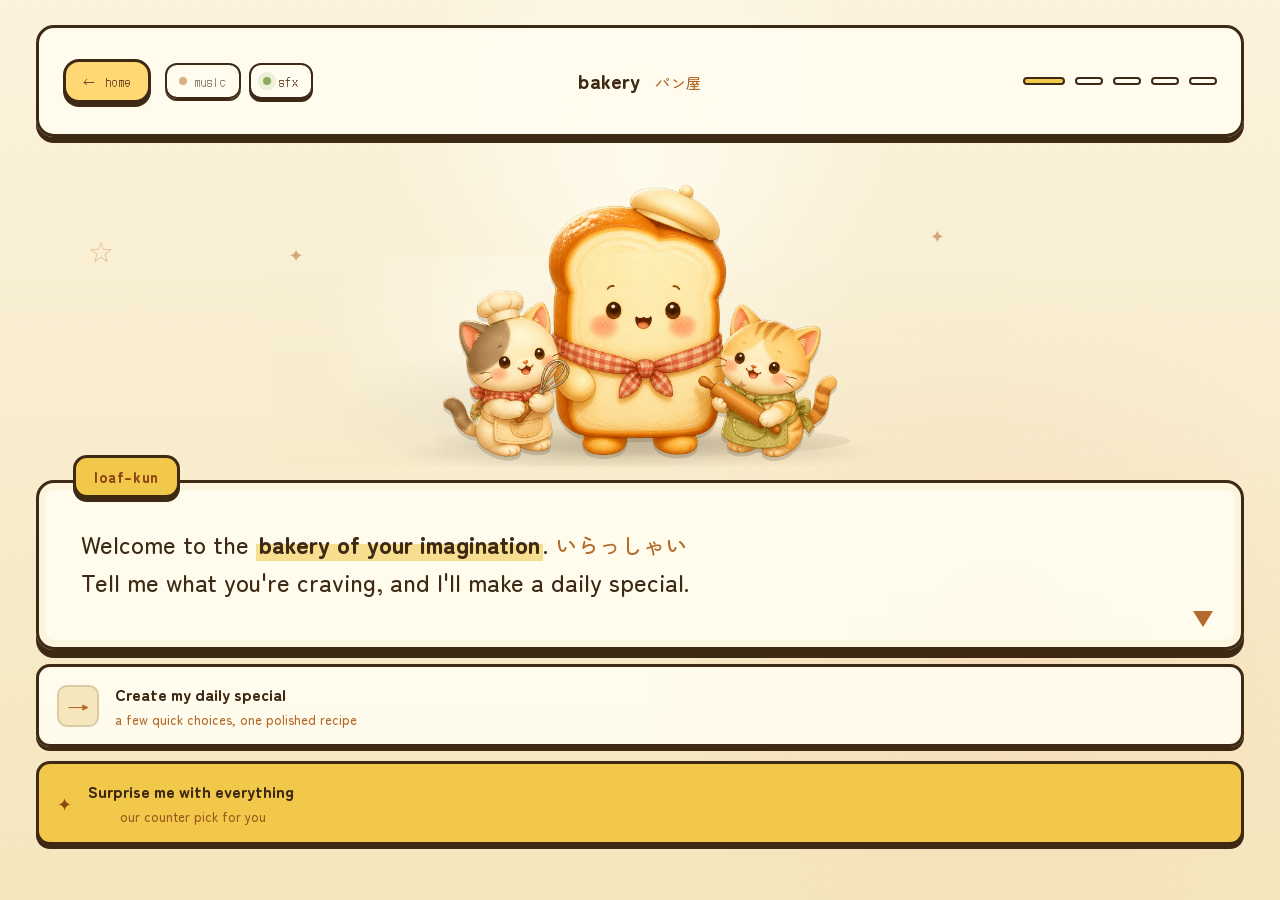
==== commit 41914b3c: "Refactor code structure for improved readability and maintainability" ====
--- a/bakery.html
+++ b/bakery.html
@@ -65,6 +65,7 @@
     </section>
   </main>
 
-  <script src="bakery.js?v=9" defer></script>
+  <script src="./vendor-howler.min.js?v=2.2.4"></script>
+  <script src="bakery.js?v=11" defer></script>
 </body>
 </html>
--- a/bakery.css
+++ b/bakery.css
@@ -224,6 +224,11 @@
   box-shadow: 0 2px 0 var(--ink-warm);
 }
 
+.sound-btn:disabled {
+  cursor: not-allowed;
+  opacity: 0.48;
+}
+
 .bakery-stage {
   position: relative;
   justify-content: center;
@@ -251,14 +256,6 @@
   transform: translateX(-50%);
 }
 
-h1 {
-  margin: 0;
-  color: var(--brown);
-  font-size: 22px;
-  line-height: 1;
-  letter-spacing: 0;
-}
-
 .scene-characters {
   position: relative;
   z-index: 1;
@@ -347,8 +344,8 @@
 
 .dot {
   width: 28px;
-  height: 10px;
-  border: 3px solid var(--ink-warm);
+  height: 8px;
+  border: 2.5px solid var(--ink-warm);
   border-radius: 999px;
   background: rgba(255, 252, 240, 0.76);
   box-shadow: none;
@@ -356,7 +353,7 @@
 }
 
 .dot.active {
-  width: 48px;
+  width: 42px;
   background: var(--butter);
 }
 
@@ -396,7 +393,7 @@
 .dialog-head {
   position: absolute;
   left: 34px;
-  top: -19px;
+  top: -28px;
   z-index: 2;
   justify-content: flex-start;
   gap: 10px;
@@ -557,7 +554,8 @@
   border-radius: 10px;
   background: var(--cream-deep);
   color: var(--crust);
-  font-size: 21px;
+  font-size: 22px;
+  line-height: 1;
 }
 
 .choice-btn[data-icon="dice"] .choice-icon {
@@ -789,53 +787,108 @@
 
 @media (max-width: 760px) {
   .bakery-shell {
-    padding: 14px 12px 30px;
+    padding: 10px 10px 24px;
   }
 
   .bakery-card {
-    min-height: calc(100dvh - 44px);
-    grid-template-rows: auto minmax(190px, 30vh) auto minmax(0, auto);
-    gap: 14px;
-  }
-
+    min-height: calc(100dvh - 30px);
+    grid-template-rows: auto minmax(150px, 24vh) auto minmax(0, auto);
+    gap: 10px;
+  }
+
+  /* 2-row header on mobile:
+     row 1 — home + audio toggles | title | (spacer)
+     row 2 — progress chips, centered */
   .bakery-top {
     min-height: auto;
-    padding: 14px;
-    grid-template-columns: 1fr;
-    justify-items: center;
+    padding: 10px 12px;
+    border-width: 2.5px;
+    border-radius: 14px;
+    grid-template-columns: auto 1fr;
+    grid-template-rows: auto auto;
+    gap: 8px 10px;
+    justify-items: stretch;
+    box-shadow: 0 4px 0 var(--ink-warm);
   }
 
   .gamebar-left {
-    width: 100%;
-    gap: 10px;
-    justify-content: space-between;
+    grid-column: 1;
+    grid-row: 1;
+    width: auto;
+    gap: 6px;
+    flex-wrap: nowrap;
+    justify-content: flex-start;
+    justify-self: start;
   }
 
   .audio-toggles {
+    gap: 4px;
+  }
+
+  .gamebar-title {
+    grid-column: 2;
+    grid-row: 1;
+    font-size: 15px;
+    justify-self: end;
+    align-self: center;
+    text-align: right;
+  }
+
+  .gamebar-title span {
+    margin-left: 6px;
+    font-size: 11px;
+  }
+
+  .progress {
+    grid-column: 1 / -1;
+    grid-row: 2;
+    justify-self: center;
     gap: 6px;
   }
 
+  .home-link {
+    min-height: 30px;
+    padding: 0 11px;
+    border-width: 2px;
+    border-radius: 12px;
+    font-size: 10px;
+    box-shadow: 0 3px 0 var(--ink-warm);
+  }
+
+  .home-link::before {
+    margin-right: 6px;
+  }
+
   .sound-btn {
-    min-height: 32px;
-    padding: 0 11px;
-  }
-
-  .gamebar-title { font-size: 18px; }
-  .gamebar-title span { font-size: 13px; }
-
-  .progress {
-    justify-self: center;
-  }
+    min-height: 28px;
+    padding: 0 9px;
+    font-size: 10px;
+    gap: 5px;
+    box-shadow: 0 2px 0 var(--ink-warm);
+  }
+
+  .sound-dot {
+    width: 6px;
+    height: 6px;
+  }
+
+  .dot {
+    width: 20px;
+    height: 6px;
+    border-width: 2px;
+  }
+
+  .dot.active { width: 32px; }
 
   .bakery-stage {
-    padding-top: 8px;
+    padding: 0 10px;
   }
 
   .bakery-stage::before {
     bottom: 0;
     width: 100%;
-    height: min(214px, calc(100% - 20px));
-    border-radius: 24px;
+    height: min(180px, calc(100% - 12px));
+    border-radius: 22px;
     opacity: 0.72;
   }
 
@@ -845,52 +898,120 @@
   }
 
   .speaker-portrait {
-    width: min(94vw, 420px);
-    height: min(100%, 292px);
+    width: min(78vw, 320px);
+    height: min(100%, 200px);
   }
 
   .dialog {
-    min-height: 138px;
-    padding: 40px 22px 24px;
+    min-height: 96px;
+    padding: 30px 18px 18px;
+    border-width: 2.5px;
+    border-radius: 16px;
+    box-shadow:
+      0 6px 0 var(--ink-warm),
+      inset 0 0 0 5px rgba(251, 243, 221, 0.88);
   }
 
   .dialog-head {
-    left: 22px;
-    top: -16px;
-    gap: 10px;
-  }
-
-  .speaker-name { font-size: 14px; }
-  .speaker-tag { font-size: 11px; }
-  #dialog-text { font-size: 16px; }
+    left: 18px;
+    top: -22px;
+    gap: 8px;
+  }
+
+  .speaker-name {
+    min-height: 32px;
+    padding: 5px 13px;
+    font-size: 12px;
+    border-width: 2.5px;
+    border-radius: 12px;
+    box-shadow: 0 3px 0 var(--ink-warm);
+  }
+
+  #dialog-text {
+    font-size: 15px;
+    line-height: 1.5;
+  }
+
+  .dialog-cursor {
+    right: 18px;
+    bottom: 14px;
+    border-left-width: 8px;
+    border-right-width: 8px;
+    border-top-width: 12px;
+  }
 
   .choices {
-    gap: 10px;
+    gap: 8px;
+  }
+
+  .slider-wrap {
+    padding: 14px;
+    border-width: 2.5px;
+    border-radius: 14px;
+    box-shadow: 0 3px 0 var(--ink-warm);
   }
 
   .texture-steps {
-    gap: 7px;
+    gap: 6px;
   }
 
   .texture-step-btn {
-    min-height: 98px;
-    padding: 10px 4px;
+    min-height: 84px;
+    padding: 8px 4px 8px;
+    gap: 6px;
+    border-width: 2.5px;
+    border-radius: 12px;
+    box-shadow: 0 2px 0 var(--ink-warm);
   }
 
   .mini-bread {
-    width: 34px;
-    height: 20px;
-  }
+    width: 30px;
+    height: 18px;
+    border-width: 2.5px;
+  }
+
+  .texture-step-label { font-size: 12px; }
+  .texture-step-jp { font-size: 10px; }
 
   .choice-btn {
-    min-height: 72px;
-    padding: 12px 12px;
+    min-height: 60px;
+    padding: 10px 12px;
+    border-width: 2.5px;
+    border-radius: 12px;
+    gap: 12px;
+    box-shadow: 0 3px 0 var(--ink-warm);
+  }
+
+  .choice-icon {
+    width: 36px;
+    height: 36px;
+    border-radius: 9px;
+    font-size: 20px;
+  }
+
+  .choice-label { font-size: 14px; }
+  .choice-hint { font-size: 12px; line-height: 1.35; }
+
+  .pill-btn {
+    min-height: 38px;
+    padding: 0 14px;
+    font-size: 13px;
+    border-width: 2.5px;
+    border-radius: 12px;
+    box-shadow: 0 3px 0 var(--ink-warm);
+  }
+
+  .recipe {
+    padding: 18px;
     border-width: 3px;
-  }
-
-  .choice-label { font-size: 16px; }
-  .choice-hint { font-size: 13px; }
-  .recipe-grid { grid-template-columns: 1fr; }
+    border-radius: 18px;
+    box-shadow: 0 6px 0 rgba(106, 70, 48, 0.16);
+  }
+
+  .recipe-grid {
+    grid-template-columns: 1fr;
+    gap: 14px;
+  }
 }
 
 @media (prefers-reduced-motion: reduce) {
